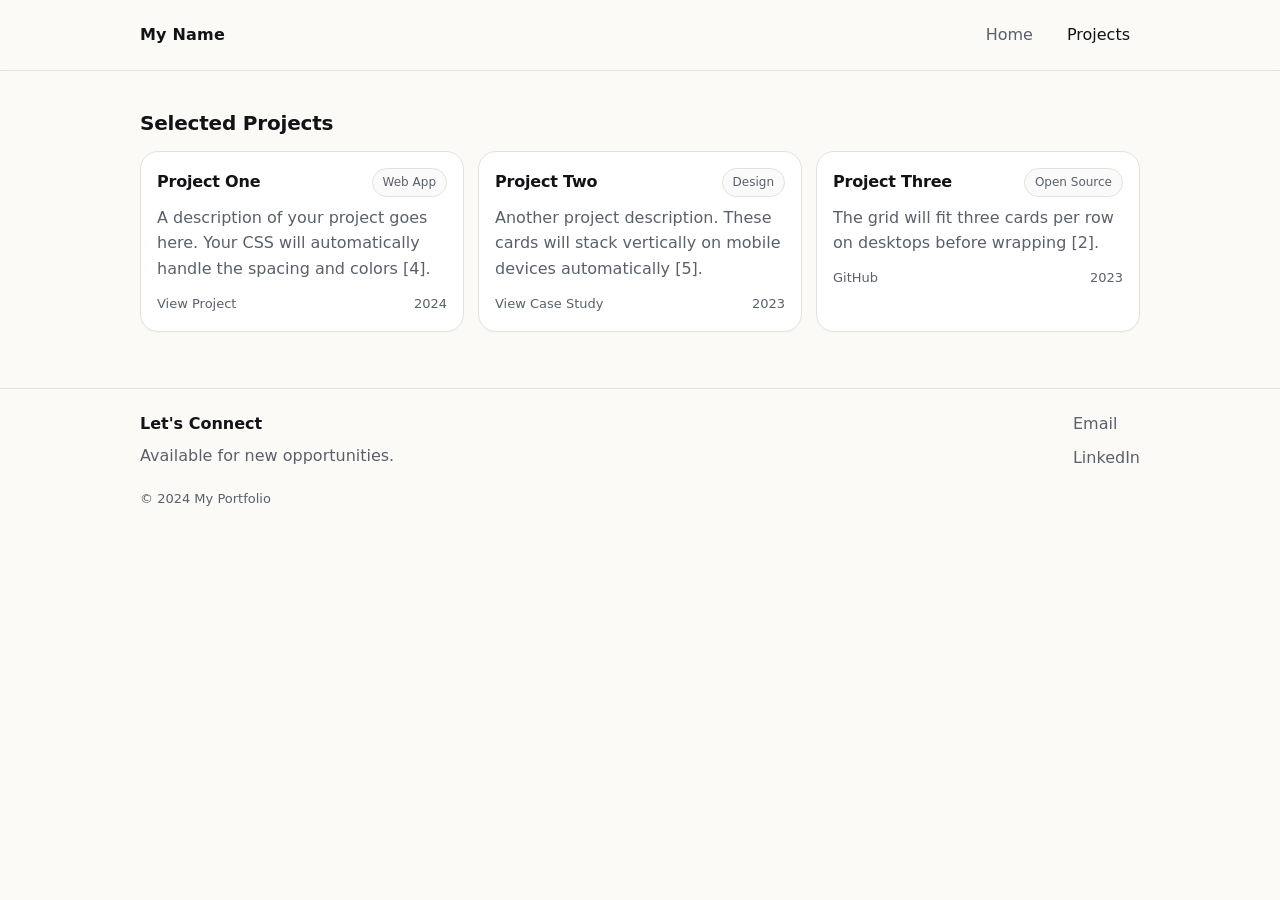
==== projects.html @ 61f70643 "made initial projects page" ====
<!DOCTYPE html>
<html lang="en">
<head>
    <meta charset="UTF-8">
    <meta name="viewport" content="width=device-width, initial-scale=1.0">
    <title>Projects | My Portfolio</title>
    <link rel="stylesheet" href="style.css">
</head>
<body>
    <!-- Accessibility link for screen readers [1] -->
    <a href="#main" class="skip-link">Skip to content</a>

    <header class="site-header">
        <div class="header-inner container">
            <div class="brand">My Name</div>
            <nav class="nav">
                <a href="index.html">Home</a>
                <!-- aria-current="page" applies the active style from your CSS [1] -->
                <a href="projects.html" aria-current="page">Projects</a>
            </nav>
        </div>
    </header>

    <main id="main">
        <section class="section">
            <div class="container">
                <div class="section-head">
                    <h2>Selected Projects</h2>
                </div>

                <!-- This "cards" div triggers your 3-column grid layout [2] -->
                <div class="cards">
                    
                    <!-- Project Card 1 -->
                    <div class="card">
                        <div class="card-top">
                            <h3>Project One</h3>
                            <span class="pill">Web App</span> <!-- Uses your .pill style [4] -->
                        </div>
                        <p>A description of your project goes here. Your CSS will automatically handle the spacing and colors [4].</p>
                        <div class="card-meta">
                            <a href="#" class="text-link">View Project</a>
                            <span>2024</span>
                        </div>
                    </div>

                    <!-- Project Card 2 -->
                    <div class="card">
                        <div class="card-top">
                            <h3>Project Two</h3>
                            <span class="pill">Design</span>
                        </div>
                        <p>Another project description. These cards will stack vertically on mobile devices automatically [5].</p>
                        <div class="card-meta">
                            <a href="#" class="text-link">View Case Study</a>
                            <span>2023</span>
                        </div>
                    </div>

                    <!-- Project Card 3 -->
                    <div class="card">
                        <div class="card-top">
                            <h3>Project Three</h3>
                            <span class="pill">Open Source</span>
                        </div>
                        <p>The grid will fit three cards per row on desktops before wrapping [2].</p>
                        <div class="card-meta">
                            <a href="#" class="text-link">GitHub</a>
                            <span>2023</span>
                        </div>
                    </div>

                </div>
            </div>
        </section>
    </main>

    <footer class="site-footer">
        <div class="container">
            <div class="footer-inner">
                <div class="footer-left">
                    <p class="footer-title">Let's Connect</p>
                    <p class="footer-sub">Available for new opportunities.</p>
                </div>
                <div class="footer-right">
                    <div class="footer-links">
                        <a href="mailto:hello@example.com">Email</a>
                        <a href="#">LinkedIn</a>
                    </div>
                </div>
            </div>
            <div class="footer-bottom">
                &copy; 2024 My Portfolio
            </div>
        </div>
    </footer>
</body>
</html>
---- style.css ----
:root{
  --bg:#fbfaf7;
  --ink:#121316;
  --muted:#5a606b;
  --line:#e5e2da;
  --card:#ffffff;
  --shadow: 0 12px 30px rgba(0,0,0,.07);
  --radius: 18px;
}

*{ box-sizing:border-box; }
html,body{ margin:0; padding:0; }
body{
  font: 16px/1.6 ui-sans-serif, system-ui, -apple-system, Segoe UI, Roboto, Helvetica, Arial, "Apple Color Emoji","Segoe UI Emoji";
  color:var(--ink);
  background:var(--bg);
}

a{ color:inherit; text-decoration:none; }
img{ max-width:100%; display:block; }

.container{
  width:min(1040px, 100%);
  margin:0 auto;
  padding:0 20px;
}

.skip-link{
  position:absolute;
  left:-999px;
  top:10px;
  background:var(--ink);
  color:#fff;
  padding:10px 12px;
  border-radius:10px;
}
.skip-link:focus{ left:10px; z-index:999; }

.site-header{
  position:sticky;
  top:0;
  z-index:50;
  background: rgba(251,250,247,.86);
  backdrop-filter: blur(10px);
  border-bottom: 1px solid var(--line);
}

.header-inner{
  display:flex;
  align-items:center;
  justify-content:space-between;
  gap:16px;
  padding:14px 20px;
}

.brand{
  font-weight:650;
  letter-spacing:.2px;
}

.nav{
  display:flex;
  gap:14px;
  align-items:center;
}
.nav a{
  padding:8px 10px;
  border-radius:12px;
  color:var(--muted);
}
.nav a[aria-current="page"]{ color:var(--ink); }
.nav a:hover{ background:rgba(0,0,0,.04); color:var(--ink); }

.social{
  display:flex;
  gap:10px;
  align-items:center;
}
.icon-btn{
  width:38px;
  height:38px;
  border:1px solid var(--line);
  border-radius:999px;
  display:grid;
  place-items:center;
  background:var(--card);
}
.icon-btn svg{ width:18px; height:18px; fill: currentColor; color: var(--muted); }
.icon-btn:hover{
  box-shadow: var(--shadow);
  transform: translateY(-1px);
}
.icon-btn:hover svg{ color: var(--ink); }

.hero{
  padding:44px 0 10px;
}
.hero-inner{
  display:grid;
  grid-template-columns: 320px 1fr;
  gap:28px;
  align-items:start;
}

.hero-media{
  border-radius: var(--radius);
  overflow:hidden;
  border:1px solid var(--line);
  background: var(--card);
  box-shadow: var(--shadow);
}
.hero-media img{
  width:100%;
  height:auto;
}

.hero-copy h1{
  margin:0 0 6px;
  font-size: clamp(36px, 5vw, 52px);
  line-height:1.05;
  letter-spacing:-.6px;
}
.kicker{
  margin:0 0 18px;
  color:var(--muted);
  font-weight:600;
}
.lede{
  margin: 0 0 14px;
  color: var(--ink);
  max-width: 70ch;
}

.cta-row{
  display:flex;
  gap:12px;
  flex-wrap:wrap;
  margin-top: 18px;
}

.btn{
  display:inline-flex;
  align-items:center;
  justify-content:center;
  padding:10px 14px;
  border-radius:999px;
  border:1px solid var(--ink);
  background: var(--ink);
  color: #fff;
  font-weight:650;
}
.btn:hover{ transform: translateY(-1px); box-shadow: var(--shadow); }

.btn-ghost{
  background: transparent;
  color: var(--ink);
  border: 1px solid var(--line);
}
.btn-ghost:hover{ border-color: var(--ink); }

.section{
  padding: 26px 0 18px;
}

.section-head{
  display:flex;
  align-items:baseline;
  justify-content:space-between;
  gap:16px;
  margin-top: 10px;
  margin-bottom: 12px;
}

h2{
  margin:0;
  font-size: 20px;
  letter-spacing:-.2px;
}

.text-link{
  color: var(--muted);
  border-bottom: 1px solid transparent;
}
.text-link:hover{ color: var(--ink); border-bottom-color: var(--ink); }

.cards{
  display:grid;
  grid-template-columns: repeat(3, minmax(0, 1fr));
  gap:14px;
  padding-bottom: 8px;
}

.card{
  background: var(--card);
  border: 1px solid var(--line);
  border-radius: var(--radius);
  padding: 16px;
  box-shadow: 0 1px 0 rgba(0,0,0,.02);
}
.card:hover{
  box-shadow: var(--shadow);
  transform: translateY(-1px);
  border-color: rgba(18,19,22,.18);
}
.card-top{
  display:flex;
  align-items:center;
  justify-content:space-between;
  gap:10px;
}
.card h3{
  margin:0;
  font-size: 16px;
  letter-spacing:-.2px;
}
.card p{
  margin:8px 0 12px;
  color: var(--muted);
}
.card-meta{
  display:flex;
  align-items:center;
  justify-content:space-between;
  gap:12px;
  color: var(--muted);
  font-size: 13px;
}
.pill{
  font-size: 12px;
  color: var(--muted);
  border: 1px solid var(--line);
  padding: 4px 10px;
  border-radius: 999px;
  background: rgba(0,0,0,.02);
}

.support{
  padding-top: 16px;
}
.support-inner{
  background: var(--card);
  border: 1px solid var(--line);
  border-radius: calc(var(--radius) + 6px);
  padding: 22px;
  box-shadow: var(--shadow);
}
.support-inner p{ color: var(--muted); margin: 8px 0 14px; max-width: 75ch; }

.site-footer{
  margin-top: 30px;
  border-top: 1px solid var(--line);
  padding: 22px 0;
}
.footer-inner{
  display:flex;
  justify-content:space-between;
  gap:18px;
  flex-wrap:wrap;
}
.footer-title{ margin:0; font-weight:700; }
.footer-sub{ margin:6px 0 0; color: var(--muted); }

.footer-right{
  display:flex;
  gap:26px;
  flex-wrap:wrap;
}
.footer-links{
  display:flex;
  flex-direction:column;
  gap:8px;
  color: var(--muted);
}
.footer-links a:hover{ color: var(--ink); }

.footer-bottom{
  margin-top: 18px;
  color: var(--muted);
  font-size: 13px;
}

/* Responsive */
@media (max-width: 900px){
  .hero-inner{ grid-template-columns: 1fr; }
  .hero-media{ max-width: 420px; }
  .cards{ grid-template-columns: 1fr; }
  .nav{ display:none; } /* keeps header clean on mobile like many portfolio templates */
}
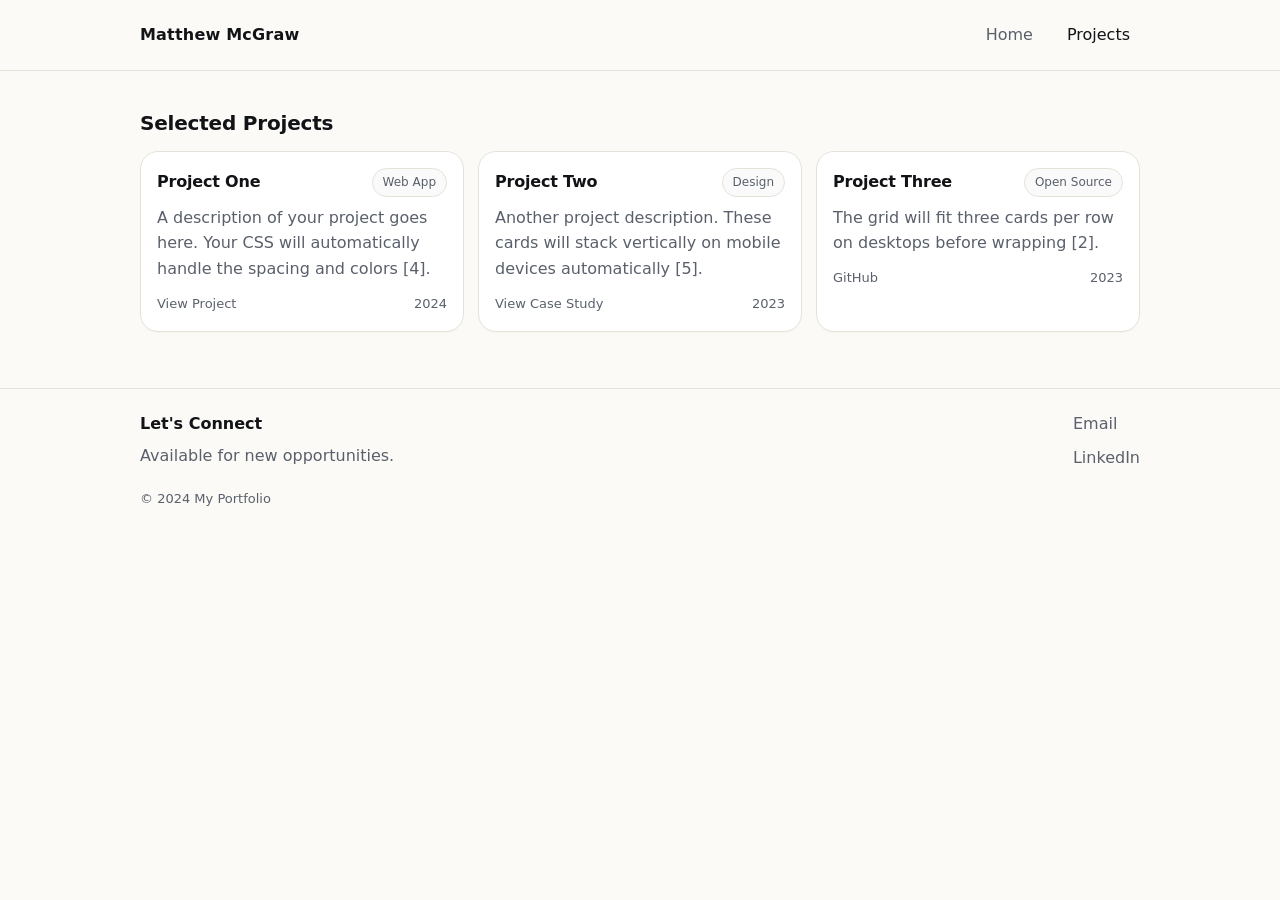
==== commit acef0c15: "update to projects.html" ====
--- a/projects.html
+++ b/projects.html
@@ -12,7 +12,7 @@
 
     <header class="site-header">
         <div class="header-inner container">
-            <div class="brand">My Name</div>
+            <div class="brand">Matthew McGraw</div>
             <nav class="nav">
                 <a href="index.html">Home</a>
                 <!-- aria-current="page" applies the active style from your CSS [1] -->
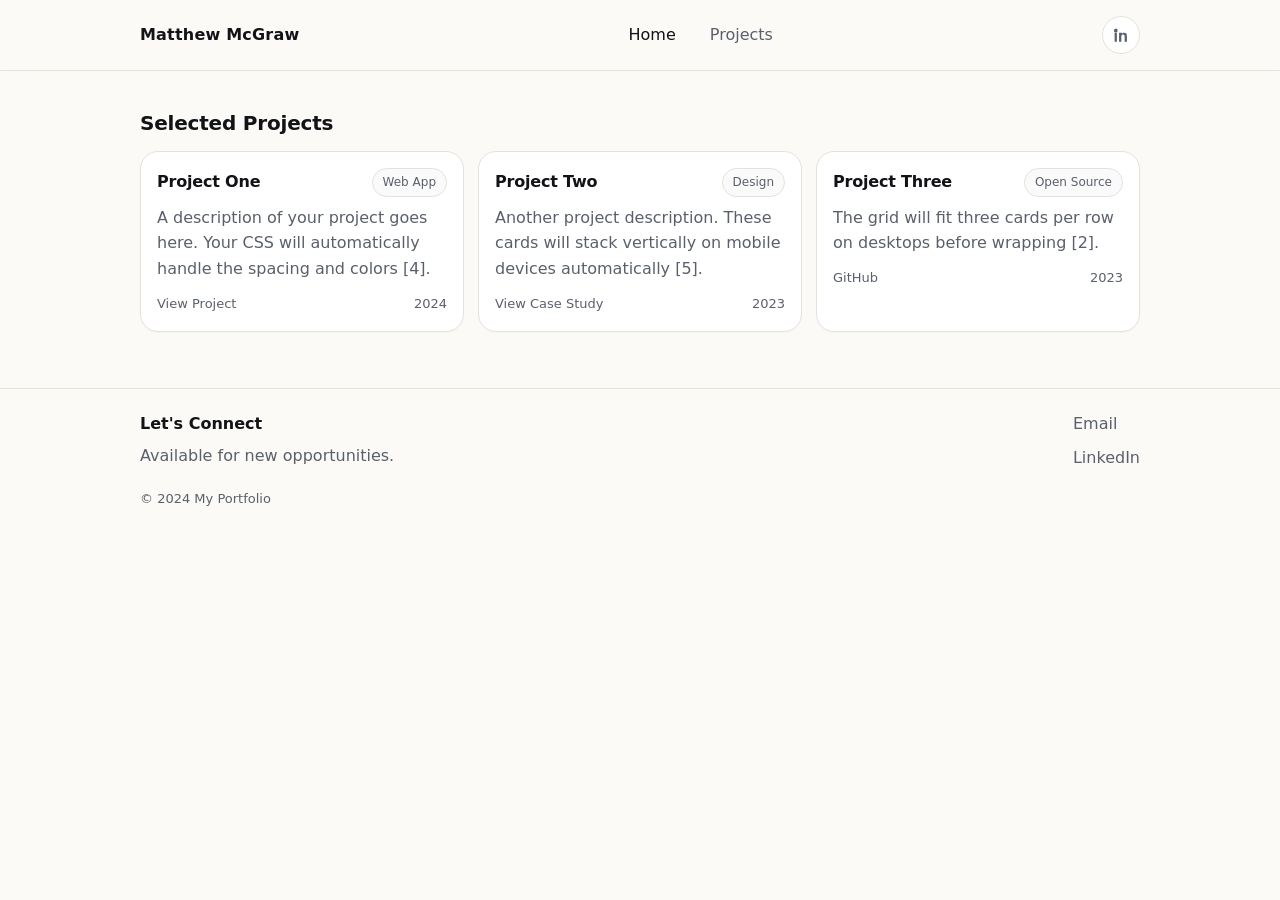
==== commit b2364cab: "Merge pull request #13 from matthew-mcgraw/dev Dev" ====
--- a/projects.html
+++ b/projects.html
@@ -10,16 +10,24 @@
     <!-- Accessibility link for screen readers [1] -->
     <a href="#main" class="skip-link">Skip to content</a>
 
-    <header class="site-header">
-        <div class="header-inner container">
-            <div class="brand">Matthew McGraw</div>
-            <nav class="nav">
-                <a href="index.html">Home</a>
-                <!-- aria-current="page" applies the active style from your CSS [1] -->
-                <a href="projects.html" aria-current="page">Projects</a>
-            </nav>
-        </div>
-    </header>
+  <header class="site-header">
+    <div class="container header-inner">
+      <a class="brand" href="/">Matthew McGraw</a>
+
+      <nav class="nav">
+        <a href="/" aria-current="page">Home</a>
+        <a href="projects.html">Projects</a>
+      </nav>
+
+      <div class="social">
+        <!-- Replace hrefs with yours -->
+        <a class="icon-btn" href="https://www.linkedin.com/in/matthew-sm-mcgraw/" target="_blank" rel="noreferrer" aria-label="LinkedIn">
+          <svg viewBox="0 0 24 24" aria-hidden="true"><path d="M4.98 3.5A2.5 2.5 0 1 1 5 8.5a2.5 2.5 0 0 1-.02-5ZM3.5 9h3v12h-3V9Zm7 0h2.9v1.64h.04c.4-.76 1.38-1.56 2.84-1.56 3.04 0 3.6 2 3.6 4.6V21h-3v-6.2c0-1.48-.03-3.38-2.06-3.38-2.06 0-2.38 1.6-2.38 3.27V21h-3V9Z"/></svg>
+        </a>
+
+      </div>
+    </div>
+  </header>
 
     <main id="main">
         <section class="section">
--- a/style.css
+++ b/style.css
@@ -1,288 +1,507 @@
-:root{
-  --bg:#fbfaf7;
-  --ink:#121316;
-  --muted:#5a606b;
-  --line:#e5e2da;
-  --card:#ffffff;
-  --shadow: 0 12px 30px rgba(0,0,0,.07);
-  --radius: 18px;
-}
-
-*{ box-sizing:border-box; }
-html,body{ margin:0; padding:0; }
-body{
-  font: 16px/1.6 ui-sans-serif, system-ui, -apple-system, Segoe UI, Roboto, Helvetica, Arial, "Apple Color Emoji","Segoe UI Emoji";
-  color:var(--ink);
-  background:var(--bg);
-}
-
-a{ color:inherit; text-decoration:none; }
-img{ max-width:100%; display:block; }
-
-.container{
-  width:min(1040px, 100%);
-  margin:0 auto;
-  padding:0 20px;
-}
-
-.skip-link{
-  position:absolute;
-  left:-999px;
-  top:10px;
-  background:var(--ink);
-  color:#fff;
-  padding:10px 12px;
-  border-radius:10px;
-}
-.skip-link:focus{ left:10px; z-index:999; }
-
-.site-header{
-  position:sticky;
-  top:0;
-  z-index:50;
-  background: rgba(251,250,247,.86);
-  backdrop-filter: blur(10px);
-  border-bottom: 1px solid var(--line);
-}
-
-.header-inner{
-  display:flex;
-  align-items:center;
-  justify-content:space-between;
-  gap:16px;
-  padding:14px 20px;
-}
-
-.brand{
-  font-weight:650;
-  letter-spacing:.2px;
-}
-
-.nav{
-  display:flex;
-  gap:14px;
-  align-items:center;
-}
-.nav a{
-  padding:8px 10px;
-  border-radius:12px;
-  color:var(--muted);
-}
-.nav a[aria-current="page"]{ color:var(--ink); }
-.nav a:hover{ background:rgba(0,0,0,.04); color:var(--ink); }
-
-.social{
-  display:flex;
-  gap:10px;
-  align-items:center;
-}
-.icon-btn{
-  width:38px;
-  height:38px;
-  border:1px solid var(--line);
-  border-radius:999px;
-  display:grid;
-  place-items:center;
-  background:var(--card);
-}
-.icon-btn svg{ width:18px; height:18px; fill: currentColor; color: var(--muted); }
-.icon-btn:hover{
-  box-shadow: var(--shadow);
-  transform: translateY(-1px);
-}
-.icon-btn:hover svg{ color: var(--ink); }
-
-.hero{
-  padding:44px 0 10px;
-}
-.hero-inner{
-  display:grid;
-  grid-template-columns: 320px 1fr;
-  gap:28px;
-  align-items:start;
-}
-
-.hero-media{
-  border-radius: var(--radius);
-  overflow:hidden;
-  border:1px solid var(--line);
-  background: var(--card);
-  box-shadow: var(--shadow);
-}
-.hero-media img{
-  width:100%;
-  height:auto;
-}
-
-.hero-copy h1{
-  margin:0 0 6px;
-  font-size: clamp(36px, 5vw, 52px);
-  line-height:1.05;
-  letter-spacing:-.6px;
-}
-.kicker{
-  margin:0 0 18px;
-  color:var(--muted);
-  font-weight:600;
-}
-.lede{
-  margin: 0 0 14px;
-  color: var(--ink);
-  max-width: 70ch;
-}
-
-.cta-row{
-  display:flex;
-  gap:12px;
-  flex-wrap:wrap;
-  margin-top: 18px;
-}
-
-.btn{
-  display:inline-flex;
-  align-items:center;
-  justify-content:center;
-  padding:10px 14px;
-  border-radius:999px;
-  border:1px solid var(--ink);
-  background: var(--ink);
-  color: #fff;
-  font-weight:650;
-}
-.btn:hover{ transform: translateY(-1px); box-shadow: var(--shadow); }
-
-.btn-ghost{
-  background: transparent;
-  color: var(--ink);
-  border: 1px solid var(--line);
-}
-.btn-ghost:hover{ border-color: var(--ink); }
-
-.section{
-  padding: 26px 0 18px;
-}
-
-.section-head{
-  display:flex;
-  align-items:baseline;
-  justify-content:space-between;
-  gap:16px;
-  margin-top: 10px;
-  margin-bottom: 12px;
-}
-
-h2{
-  margin:0;
-  font-size: 20px;
-  letter-spacing:-.2px;
-}
-
-.text-link{
-  color: var(--muted);
-  border-bottom: 1px solid transparent;
-}
-.text-link:hover{ color: var(--ink); border-bottom-color: var(--ink); }
-
-.cards{
-  display:grid;
-  grid-template-columns: repeat(3, minmax(0, 1fr));
-  gap:14px;
-  padding-bottom: 8px;
-}
-
-.card{
-  background: var(--card);
-  border: 1px solid var(--line);
-  border-radius: var(--radius);
-  padding: 16px;
-  box-shadow: 0 1px 0 rgba(0,0,0,.02);
-}
-.card:hover{
-  box-shadow: var(--shadow);
-  transform: translateY(-1px);
-  border-color: rgba(18,19,22,.18);
-}
-.card-top{
-  display:flex;
-  align-items:center;
-  justify-content:space-between;
-  gap:10px;
-}
-.card h3{
-  margin:0;
-  font-size: 16px;
-  letter-spacing:-.2px;
-}
-.card p{
-  margin:8px 0 12px;
-  color: var(--muted);
-}
-.card-meta{
-  display:flex;
-  align-items:center;
-  justify-content:space-between;
-  gap:12px;
-  color: var(--muted);
-  font-size: 13px;
-}
-.pill{
-  font-size: 12px;
-  color: var(--muted);
-  border: 1px solid var(--line);
-  padding: 4px 10px;
-  border-radius: 999px;
-  background: rgba(0,0,0,.02);
-}
-
-.support{
-  padding-top: 16px;
-}
-.support-inner{
-  background: var(--card);
-  border: 1px solid var(--line);
-  border-radius: calc(var(--radius) + 6px);
-  padding: 22px;
-  box-shadow: var(--shadow);
-}
-.support-inner p{ color: var(--muted); margin: 8px 0 14px; max-width: 75ch; }
-
-.site-footer{
-  margin-top: 30px;
-  border-top: 1px solid var(--line);
-  padding: 22px 0;
-}
-.footer-inner{
-  display:flex;
-  justify-content:space-between;
-  gap:18px;
-  flex-wrap:wrap;
-}
-.footer-title{ margin:0; font-weight:700; }
-.footer-sub{ margin:6px 0 0; color: var(--muted); }
-
-.footer-right{
-  display:flex;
-  gap:26px;
-  flex-wrap:wrap;
-}
-.footer-links{
-  display:flex;
-  flex-direction:column;
-  gap:8px;
-  color: var(--muted);
-}
-.footer-links a:hover{ color: var(--ink); }
-
-.footer-bottom{
-  margin-top: 18px;
-  color: var(--muted);
-  font-size: 13px;
-}
-
-/* Responsive */
-@media (max-width: 900px){
-  .hero-inner{ grid-template-columns: 1fr; }
-  .hero-media{ max-width: 420px; }
-  .cards{ grid-template-columns: 1fr; }
-  .nav{ display:none; } /* keeps header clean on mobile like many portfolio templates */
-}+/*
+ * style.css — Base stylesheet
+ * ─────────────────────────────────────────────────────────────
+ * Shared across every page on the site. Contains design tokens,
+ * resets, layout primitives, and all reusable components.
+ *
+ * Each project page has its own companion stylesheet for styles
+ * that are unique to that page:
+ *   css/drone_mp.css   — Drone Motion Planning page
+ *   css/dl_racebot.css — DL RaceBot page
+ *   css/bb8.css        — BB-8 Stunts page
+ *
+ * Load order in each project page's <head>:
+ *   <link rel="stylesheet" href="../style.css">
+ *   <link rel="stylesheet" href="../css/[page].css">
+ * ─────────────────────────────────────────────────────────────
+ */
+
+
+/* ─────────────────────────────────────────────────────────────
+   DESIGN TOKENS
+   Global CSS custom properties (variables). Every colour, shadow,
+   and radius in the site references these — change a value here
+   and it updates everywhere automatically.
+   ───────────────────────────────────────────────────────────── */
+:root {
+  --bg:     #fbfaf7;                       /* off-white page background */
+  --ink:    #121316;                       /* near-black for text and filled buttons */
+  --muted:  #5a606b;                       /* secondary text, labels, meta info */
+  --line:   #e5e2da;                       /* borders and dividers */
+  --card:   #ffffff;                       /* card / surface background */
+  --shadow: 0 12px 30px rgba(0,0,0,.07);  /* standard elevation shadow */
+  --radius: 18px;                          /* default border-radius for cards/media */
+}
+
+
+/* ─────────────────────────────────────────────────────────────
+   RESET & BASE
+   Minimal reset so browsers render consistently. box-sizing is
+   set globally so padding never unexpectedly expands elements.
+   ───────────────────────────────────────────────────────────── */
+*, *::before, *::after {
+  box-sizing: border-box;
+}
+
+html, body {
+  margin: 0;
+  padding: 0;
+}
+
+body {
+  /* System font stack — uses the OS's native sans-serif for speed
+     and a familiar feel. Line-height 1.6 keeps body text readable. */
+  font: 16px/1.6 ui-sans-serif, system-ui, -apple-system, Segoe UI, Roboto,
+        Helvetica, Arial, "Apple Color Emoji", "Segoe UI Emoji";
+  color: var(--ink);
+  background: var(--bg);
+}
+
+/* Links inherit the surrounding text colour so they don't visually
+   interrupt prose. Underlines are added where needed via specific
+   component styles such as .text-link below. */
+a {
+  color: inherit;
+  text-decoration: none;
+}
+
+/* Images are block-level and constrained to their container so they
+   never overflow on small screens. */
+img {
+  max-width: 100%;
+  display: block;
+}
+
+
+/* ─────────────────────────────────────────────────────────────
+   LAYOUT — CONTAINER
+   Single max-width wrapper used on every page. min() ensures it
+   never exceeds 1040px on wide screens but fills 100% on mobile.
+   The 20px horizontal padding keeps content off the screen edge.
+   ───────────────────────────────────────────────────────────── */
+.container {
+  width: min(1040px, 100%);
+  margin: 0 auto;
+  padding: 0 20px;
+}
+
+
+/* ─────────────────────────────────────────────────────────────
+   ACCESSIBILITY — SKIP LINK
+   Hidden off-screen by default; snaps into view on keyboard focus
+   so screen-reader and keyboard-only users can jump straight to
+   main content without tabbing through the entire header.
+   ───────────────────────────────────────────────────────────── */
+.skip-link {
+  position: absolute;
+  left: -999px;
+  top: 10px;
+  background: var(--ink);
+  color: #fff;
+  padding: 10px 12px;
+  border-radius: 10px;
+}
+.skip-link:focus {
+  left: 10px;
+  z-index: 999;
+}
+
+
+/* ─────────────────────────────────────────────────────────────
+   HEADER
+   Sticky header that stays at the top of the viewport while
+   scrolling. The semi-transparent background + backdrop-filter
+   creates a frosted-glass effect over the page content below.
+   ───────────────────────────────────────────────────────────── */
+.site-header {
+  position: sticky;
+  top: 0;
+  z-index: 50;                            /* sits above all page content */
+  background: rgba(251,250,247,.86);      /* --bg at 86% opacity */
+  backdrop-filter: blur(10px);            /* blurs content scrolling underneath */
+  border-bottom: 1px solid var(--line);
+}
+
+/* Flex row: brand on the left, nav in the centre, social on the right */
+.header-inner {
+  display: flex;
+  align-items: center;
+  justify-content: space-between;
+  gap: 16px;
+  padding: 14px 20px;
+}
+
+/* Site name / logo wordmark */
+.brand {
+  font-weight: 650;
+  letter-spacing: .2px;
+}
+
+
+/* ─────────────────────────────────────────────────────────────
+   NAVIGATION
+   Horizontal link row inside the header. The aria-current="page"
+   attribute marks the active link and receives the full --ink
+   colour to indicate which page you are on.
+   ───────────────────────────────────────────────────────────── */
+.nav {
+  display: flex;
+  gap: 14px;
+  align-items: center;
+}
+
+.nav a {
+  padding: 8px 10px;
+  border-radius: 12px;
+  color: var(--muted);
+}
+
+.nav a[aria-current="page"] {
+  color: var(--ink);        /* active page link gets full contrast */
+}
+
+.nav a:hover {
+  background: rgba(0,0,0,.04);
+  color: var(--ink);
+}
+
+
+/* ─────────────────────────────────────────────────────────────
+   SOCIAL ICON BUTTONS
+   Small circular buttons used in the header for GitHub, LinkedIn,
+   etc. The SVG fills with currentColor so the hover state only
+   needs to update the text colour to change the icon tint.
+   ───────────────────────────────────────────────────────────── */
+.social {
+  display: flex;
+  gap: 10px;
+  align-items: center;
+}
+
+.icon-btn {
+  width: 38px;
+  height: 38px;
+  border: 1px solid var(--line);
+  border-radius: 999px;       /* large value guarantees a perfect circle */
+  display: grid;
+  place-items: center;
+  background: var(--card);
+}
+
+.icon-btn svg {
+  width: 18px;
+  height: 18px;
+  fill: currentColor;
+  color: var(--muted);
+}
+
+.icon-btn:hover {
+  box-shadow: var(--shadow);
+  transform: translateY(-1px);
+}
+
+.icon-btn:hover svg {
+  color: var(--ink);
+}
+
+
+/* ─────────────────────────────────────────────────────────────
+   HERO SECTION
+   Two-column grid: a fixed-width media panel on the left (image
+   or video) and the copy column (headline, description, CTAs) on
+   the right taking the remaining space.
+   ───────────────────────────────────────────────────────────── */
+.hero {
+  padding: 44px 0 10px;
+}
+
+.hero-inner {
+  display: grid;
+  grid-template-columns: 320px 1fr;  /* left column fixed, right fills space */
+  gap: 28px;
+  align-items: start;
+}
+
+/* The image / video container on the left side of the hero */
+.hero-media {
+  border-radius: var(--radius);
+  overflow: hidden;
+  border: 1px solid var(--line);
+  background: var(--card);
+  box-shadow: var(--shadow);
+}
+
+.hero-media img {
+  width: 100%;
+  height: auto;
+}
+
+/* Hero headline — clamp() creates fluid type that scales between
+   36px at narrow viewports and 52px at wide ones. */
+.hero-copy h1 {
+  margin: 0 0 6px;
+  font-size: clamp(36px, 5vw, 52px);
+  line-height: 1.05;
+  letter-spacing: -.6px;
+}
+
+/* Small category / context label that appears above the headline */
+.kicker {
+  margin: 0 0 18px;
+  color: var(--muted);
+  font-weight: 600;
+}
+
+/* One or two sentences of intro text below the headline.
+   max-width: 70ch keeps lines at a comfortable reading length. */
+.lede {
+  margin: 0 0 14px;
+  color: var(--ink);
+  max-width: 70ch;
+}
+
+/* Row of call-to-action buttons below the lede */
+.cta-row {
+  display: flex;
+  gap: 12px;
+  flex-wrap: wrap;
+  margin-top: 18px;
+}
+
+
+/* ─────────────────────────────────────────────────────────────
+   BUTTONS
+   Two variants share the same pill shape (border-radius: 999px)
+   and lift slightly on hover via a translateY transform.
+
+     .btn        — filled dark button, primary action
+     .btn-ghost  — transparent outline button, secondary action
+   ───────────────────────────────────────────────────────────── */
+.btn {
+  display: inline-flex;
+  align-items: center;
+  justify-content: center;
+  padding: 10px 14px;
+  border-radius: 999px;
+  border: 1px solid var(--ink);
+  background: var(--ink);
+  color: #fff;
+  font-weight: 650;
+}
+
+.btn:hover {
+  transform: translateY(-1px);
+  box-shadow: var(--shadow);
+}
+
+.btn-ghost {
+  background: transparent;
+  color: var(--ink);
+  border: 1px solid var(--line);
+}
+
+.btn-ghost:hover {
+  border-color: var(--ink);
+}
+
+
+/* ─────────────────────────────────────────────────────────────
+   SECTION
+   Generic content section with vertical breathing room above and
+   below. .section-head is a flex row with a heading on the left
+   and an optional "see all" link on the right.
+   ───────────────────────────────────────────────────────────── */
+.section {
+  padding: 26px 0 18px;
+}
+
+.section-head {
+  display: flex;
+  align-items: baseline;
+  justify-content: space-between;
+  gap: 16px;
+  margin-top: 10px;
+  margin-bottom: 12px;
+}
+
+/* Section headings are slightly smaller than a default h2 so they
+   don't compete visually with the hero headline. */
+h2 {
+  margin: 0;
+  font-size: 20px;
+  letter-spacing: -.2px;
+}
+
+/* Inline text link with a transparent underline that animates in
+   on hover, giving a subtle interactive indicator. */
+.text-link {
+  color: var(--muted);
+  border-bottom: 1px solid transparent;
+}
+
+.text-link:hover {
+  color: var(--ink);
+  border-bottom-color: var(--ink);
+}
+
+
+/* ─────────────────────────────────────────────────────────────
+   CARDS GRID
+   Three-column responsive grid of cards. Each card is a white
+   surface with a border, a faint bottom shadow at rest, and a
+   more pronounced lift effect on hover.
+   ───────────────────────────────────────────────────────────── */
+.cards {
+  display: grid;
+  grid-template-columns: repeat(3, minmax(0, 1fr));
+  gap: 14px;
+  padding-bottom: 8px;
+}
+
+.card {
+  background: var(--card);
+  border: 1px solid var(--line);
+  border-radius: var(--radius);
+  padding: 16px;
+  box-shadow: 0 1px 0 rgba(0,0,0,.02);   /* subtle bottom shadow at rest */
+}
+
+.card:hover {
+  box-shadow: var(--shadow);
+  transform: translateY(-1px);
+  border-color: rgba(18,19,22,.18);      /* slightly darker border on hover */
+}
+
+/* Top row inside a card: title on the left, pill label on the right */
+.card-top {
+  display: flex;
+  align-items: center;
+  justify-content: space-between;
+  gap: 10px;
+}
+
+.card h3 {
+  margin: 0;
+  font-size: 16px;
+  letter-spacing: -.2px;
+}
+
+.card p {
+  margin: 8px 0 12px;
+  color: var(--muted);
+}
+
+/* Bottom row of a card: supplementary info like file name or stats */
+.card-meta {
+  display: flex;
+  align-items: center;
+  justify-content: space-between;
+  gap: 12px;
+  color: var(--muted);
+  font-size: 13px;
+}
+
+/* Small rounded tag used to label a card's type or category */
+.pill {
+  font-size: 12px;
+  color: var(--muted);
+  border: 1px solid var(--line);
+  padding: 4px 10px;
+  border-radius: 999px;
+  background: rgba(0,0,0,.02);
+}
+
+
+/* ─────────────────────────────────────────────────────────────
+   SUPPORT / ABOUT BLOCK
+   A full-width highlighted panel used for "About this project"
+   or "Built with" sections, typically at the bottom of a page.
+   Slightly more rounded than a standard card to visually
+   distinguish it as a section-level element.
+   ───────────────────────────────────────────────────────────── */
+.support {
+  padding-top: 16px;
+}
+
+.support-inner {
+  background: var(--card);
+  border: 1px solid var(--line);
+  border-radius: calc(var(--radius) + 6px);  /* extra rounding vs .card */
+  padding: 22px;
+  box-shadow: var(--shadow);
+}
+
+.support-inner p {
+  color: var(--muted);
+  margin: 8px 0 14px;
+  max-width: 75ch;
+}
+
+
+/* ─────────────────────────────────────────────────────────────
+   FOOTER
+   Two-column layout: branding on the left, grouped link columns
+   on the right. flex-wrap allows it to reflow to a single column
+   on narrow screens without a dedicated media query.
+   ───────────────────────────────────────────────────────────── */
+.site-footer {
+  margin-top: 30px;
+  border-top: 1px solid var(--line);
+  padding: 22px 0;
+}
+
+.footer-inner {
+  display: flex;
+  justify-content: space-between;
+  gap: 18px;
+  flex-wrap: wrap;
+}
+
+.footer-title {
+  margin: 0;
+  font-weight: 700;
+}
+
+.footer-sub {
+  margin: 6px 0 0;
+  color: var(--muted);
+}
+
+.footer-right {
+  display: flex;
+  gap: 26px;
+  flex-wrap: wrap;
+}
+
+/* A vertical column of footer links, e.g. "Project" or "Contact" */
+.footer-links {
+  display: flex;
+  flex-direction: column;
+  gap: 8px;
+  color: var(--muted);
+}
+
+.footer-links a:hover {
+  color: var(--ink);
+}
+
+/* Small copyright / attribution line at the very bottom */
+.footer-bottom {
+  margin-top: 18px;
+  color: var(--muted);
+  font-size: 13px;
+}
+
+
+/* ─────────────────────────────────────────────────────────────
+   RESPONSIVE BREAKPOINTS
+   At 900px the hero collapses to a single column, the card grid
+   goes to one column, and the nav is hidden to keep the header
+   uncluttered on mobile (a common portfolio pattern).
+   ───────────────────────────────────────────────────────────── */
+@media (max-width: 900px) {
+  .hero-inner { grid-template-columns: 1fr; }
+  .hero-media { max-width: 420px; }
+  .cards      { grid-template-columns: 1fr; }
+  .nav        { display: none; }
+}
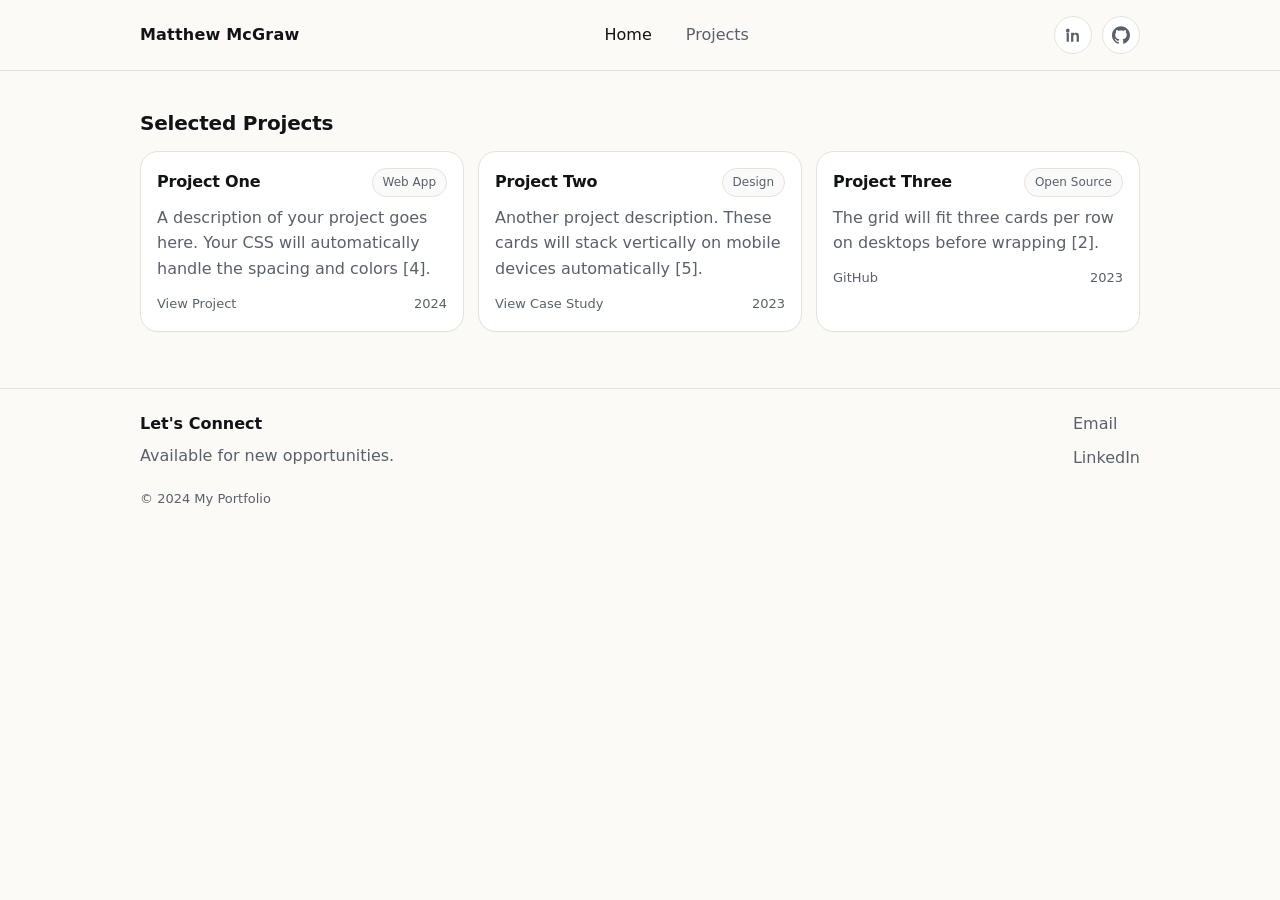
==== commit 6d7d3fde: "unifying header design" ====
--- a/projects.html
+++ b/projects.html
@@ -1,33 +1,44 @@
 <!DOCTYPE html>
 <html lang="en">
+
 <head>
     <meta charset="UTF-8">
     <meta name="viewport" content="width=device-width, initial-scale=1.0">
     <title>Projects | My Portfolio</title>
     <link rel="stylesheet" href="style.css">
 </head>
+
 <body>
-    <!-- Accessibility link for screen readers [1] -->
-    <a href="#main" class="skip-link">Skip to content</a>
+    <header class="site-header">
+        <div class="container header-inner">
+            <a class="brand" href="/">Matthew McGraw</a>
 
-  <header class="site-header">
-    <div class="container header-inner">
-      <a class="brand" href="/">Matthew McGraw</a>
+            <nav class="nav">
+                <a href="/" aria-current="page">Home</a>
+                <a href="projects.html">Projects</a>
+            </nav>
 
-      <nav class="nav">
-        <a href="/" aria-current="page">Home</a>
-        <a href="projects.html">Projects</a>
-      </nav>
+            <div class="social">
+                <!-- Replace hrefs with yours -->
+                <a class="icon-btn" href="https://www.linkedin.com/in/matthew-sm-mcgraw/" target="_blank"
+                    rel="noreferrer" aria-label="LinkedIn">
+                    <svg viewBox="0 0 24 24" aria-hidden="true">
+                        <path
+                            d="M4.98 3.5A2.5 2.5 0 1 1 5 8.5a2.5 2.5 0 0 1-.02-5ZM3.5 9h3v12h-3V9Zm7 0h2.9v1.64h.04c.4-.76 1.38-1.56 2.84-1.56 3.04 0 3.6 2 3.6 4.6V21h-3v-6.2c0-1.48-.03-3.38-2.06-3.38-2.06 0-2.38 1.6-2.38 3.27V21h-3V9Z" />
+                    </svg>
+                </a>
+                <!-- GitHub icon -->
+                <a href="https://github.com/matthew-mcgraw" class="icon-btn" aria-label="GitHub" target="_blank"
+                    rel="noopener">
+                    <svg viewBox="0 0 24 24" xmlns="http://www.w3.org/2000/svg">
+                        <path
+                            d="M12 .297c-6.63 0-12 5.373-12 12 0 5.303 3.438 9.8 8.205 11.385.6.113.82-.258.82-.577 0-.285-.01-1.04-.015-2.04-3.338.724-4.042-1.61-4.042-1.61C4.422 18.07 3.633 17.7 3.633 17.7c-1.087-.744.084-.729.084-.729 1.205.084 1.838 1.236 1.838 1.236 1.07 1.835 2.809 1.305 3.495.998.108-.776.417-1.305.76-1.605-2.665-.3-5.466-1.332-5.466-5.93 0-1.31.465-2.38 1.235-3.22-.135-.303-.54-1.523.105-3.176 0 0 1.005-.322 3.3 1.23.96-.267 1.98-.399 3-.405 1.02.006 2.04.138 3 .405 2.28-1.552 3.285-1.23 3.285-1.23.645 1.653.24 2.873.12 3.176.765.84 1.23 1.91 1.23 3.22 0 4.61-2.805 5.625-5.475 5.92.42.36.81 1.096.81 2.22 0 1.606-.015 2.896-.015 3.286 0 .315.21.69.825.57C20.565 22.092 24 17.592 24 12.297c0-6.627-5.373-12-12-12" />
+                    </svg>
+                </a>
 
-      <div class="social">
-        <!-- Replace hrefs with yours -->
-        <a class="icon-btn" href="https://www.linkedin.com/in/matthew-sm-mcgraw/" target="_blank" rel="noreferrer" aria-label="LinkedIn">
-          <svg viewBox="0 0 24 24" aria-hidden="true"><path d="M4.98 3.5A2.5 2.5 0 1 1 5 8.5a2.5 2.5 0 0 1-.02-5ZM3.5 9h3v12h-3V9Zm7 0h2.9v1.64h.04c.4-.76 1.38-1.56 2.84-1.56 3.04 0 3.6 2 3.6 4.6V21h-3v-6.2c0-1.48-.03-3.38-2.06-3.38-2.06 0-2.38 1.6-2.38 3.27V21h-3V9Z"/></svg>
-        </a>
-
-      </div>
-    </div>
-  </header>
+            </div>
+        </div>
+    </header>
 
     <main id="main">
         <section class="section">
@@ -38,14 +49,15 @@
 
                 <!-- This "cards" div triggers your 3-column grid layout [2] -->
                 <div class="cards">
-                    
+
                     <!-- Project Card 1 -->
                     <div class="card">
                         <div class="card-top">
                             <h3>Project One</h3>
                             <span class="pill">Web App</span> <!-- Uses your .pill style [4] -->
                         </div>
-                        <p>A description of your project goes here. Your CSS will automatically handle the spacing and colors [4].</p>
+                        <p>A description of your project goes here. Your CSS will automatically handle the spacing and
+                            colors [4].</p>
                         <div class="card-meta">
                             <a href="#" class="text-link">View Project</a>
                             <span>2024</span>
@@ -58,7 +70,8 @@
                             <h3>Project Two</h3>
                             <span class="pill">Design</span>
                         </div>
-                        <p>Another project description. These cards will stack vertically on mobile devices automatically [5].</p>
+                        <p>Another project description. These cards will stack vertically on mobile devices
+                            automatically [5].</p>
                         <div class="card-meta">
                             <a href="#" class="text-link">View Case Study</a>
                             <span>2023</span>
@@ -103,4 +116,5 @@
         </div>
     </footer>
 </body>
+
 </html>
--- a/style.css
+++ b/style.css
@@ -46,7 +46,12 @@
 html, body {
   margin: 0;
   padding: 0;
-}
+  overflow-y: scroll;
+}
+
+/* html {
+  overflow-y: scroll;
+} */
 
 body {
   /* System font stack — uses the OS's native sans-serif for speed
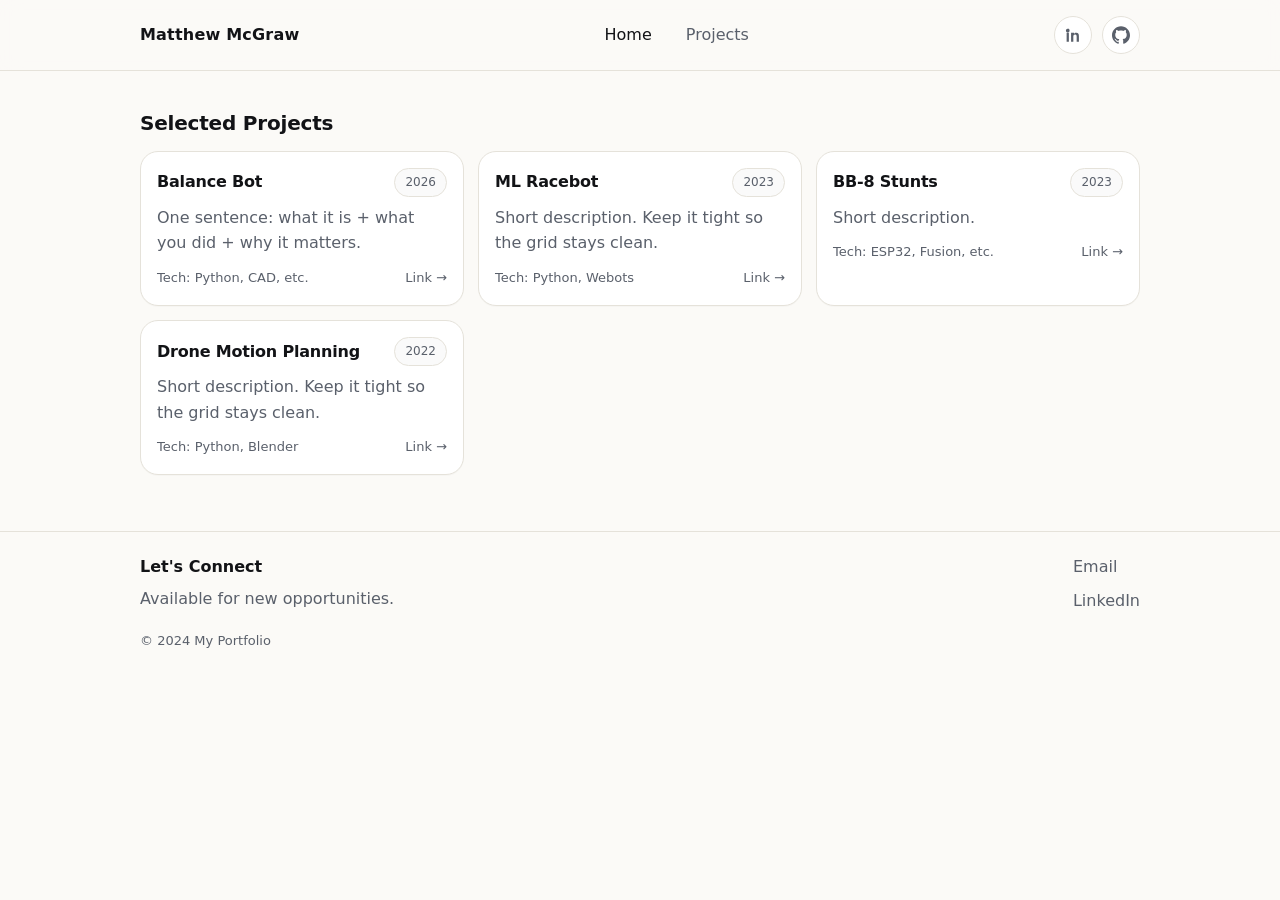
==== commit ed0773ae: "Merge pull request #17 from matthew-mcgraw/dev changing dl racebot video width, only using top 3 pro" ====
--- a/projects.html
+++ b/projects.html
@@ -51,45 +51,53 @@
                 <div class="cards">
 
                     <!-- Project Card 1 -->
-                    <div class="card">
+                    <a class="card" href="https://github.com/" target="_blank" rel="noreferrer">
                         <div class="card-top">
-                            <h3>Project One</h3>
-                            <span class="pill">Web App</span> <!-- Uses your .pill style [4] -->
+                            <h3>Balance Bot</h3>
+                            <span class="pill">2026</span>
                         </div>
-                        <p>A description of your project goes here. Your CSS will automatically handle the spacing and
-                            colors [4].</p>
+                        <p>One sentence: what it is + what you did + why it matters.</p>
                         <div class="card-meta">
-                            <a href="#" class="text-link">View Project</a>
-                            <span>2024</span>
+                            <span>Tech: Python, CAD, etc.</span>
+                            <span>Link →</span>
                         </div>
-                    </div>
+                    </a>
 
-                    <!-- Project Card 2 -->
-                    <div class="card">
+                    <a class="card" href="projects/dl_racebot.html">
                         <div class="card-top">
-                            <h3>Project Two</h3>
-                            <span class="pill">Design</span>
+                            <h3>ML Racebot</h3>
+                            <span class="pill">2023</span>
                         </div>
-                        <p>Another project description. These cards will stack vertically on mobile devices
-                            automatically [5].</p>
+                        <p>Short description. Keep it tight so the grid stays clean.</p>
                         <div class="card-meta">
-                            <a href="#" class="text-link">View Case Study</a>
-                            <span>2023</span>
+                            <span>Tech: Python, Webots</span>
+                            <span>Link →</span>
                         </div>
-                    </div>
+                    </a>
 
-                    <!-- Project Card 3 -->
-                    <div class="card">
+                    <a class="card" href="projects/bb8.html">
                         <div class="card-top">
-                            <h3>Project Three</h3>
-                            <span class="pill">Open Source</span>
+                            <h3>BB-8 Stunts</h3>
+                            <span class="pill">2023</span>
                         </div>
-                        <p>The grid will fit three cards per row on desktops before wrapping [2].</p>
+                        <p>Short description.</p>
                         <div class="card-meta">
-                            <a href="#" class="text-link">GitHub</a>
-                            <span>2023</span>
+                            <span>Tech: ESP32, Fusion, etc.</span>
+                            <span>Link →</span>
                         </div>
-                    </div>
+                    </a>
+
+                    <a class="card" href="projects/drone_mp.html">
+                        <div class="card-top">
+                            <h3>Drone Motion Planning</h3>
+                            <span class="pill">2022</span>
+                        </div>
+                        <p>Short description. Keep it tight so the grid stays clean.</p>
+                        <div class="card-meta">
+                            <span>Tech: Python, Blender</span>
+                            <span>Link →</span>
+                        </div>
+                    </a>
 
                 </div>
             </div>
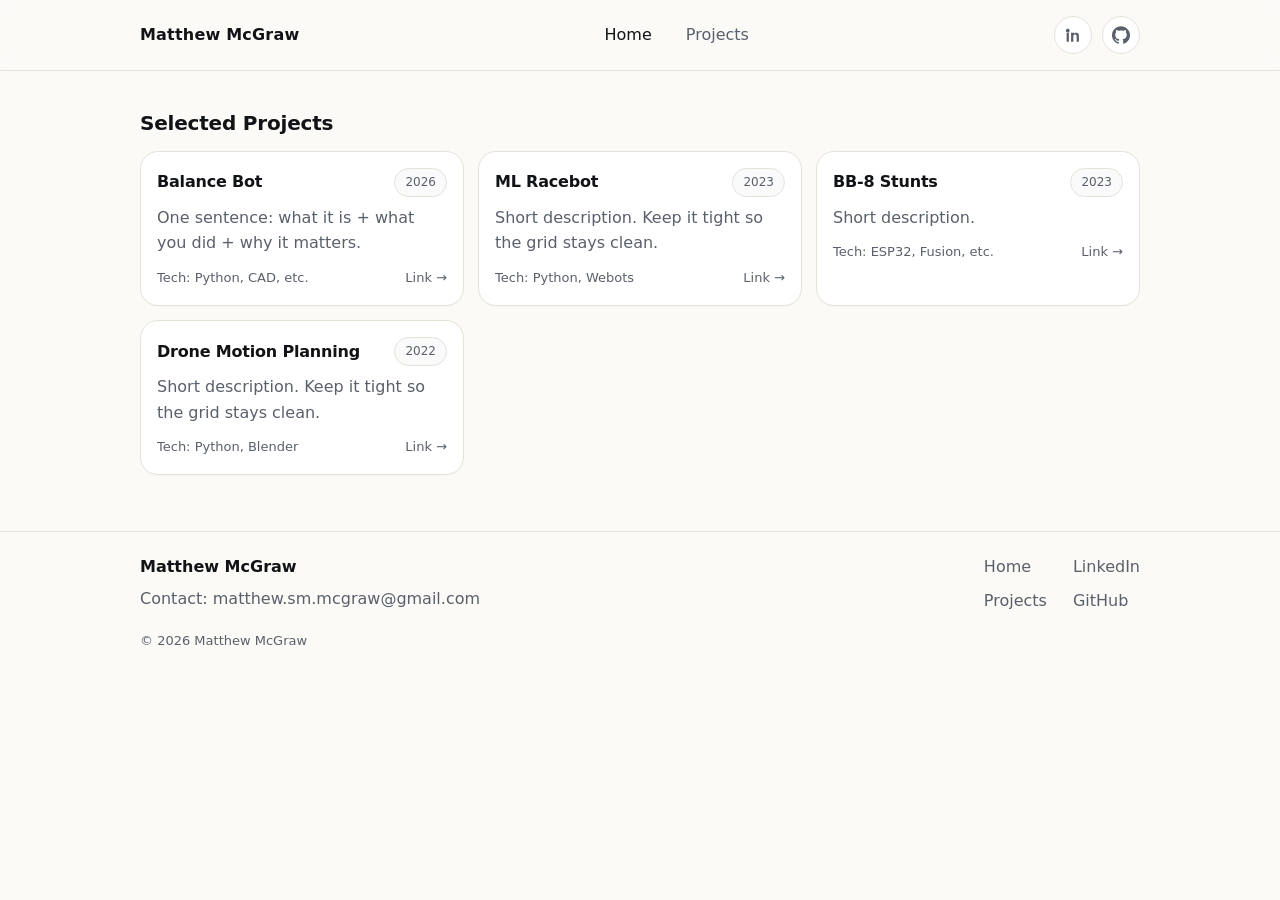
==== commit b04b5b33: "unifying footer across pages" ====
--- a/projects.html
+++ b/projects.html
@@ -105,24 +105,29 @@
     </main>
 
     <footer class="site-footer">
-        <div class="container">
-            <div class="footer-inner">
-                <div class="footer-left">
-                    <p class="footer-title">Let's Connect</p>
-                    <p class="footer-sub">Available for new opportunities.</p>
+        <div class="container footer-inner">
+            <div>
+                <p class="footer-title">Matthew McGraw</p>
+                <p class="footer-sub">Contact: <a class="text-link"
+                        href="mailto:matthew.sm.mcgraw@gmail.com">matthew.sm.mcgraw@gmail.com</a></p>
+            </div>
+            <div class="footer-right">
+                <div class="footer-links">
+                    <a href="/">Home</a>
+                    <a href="projects.html">Projects</a>
                 </div>
-                <div class="footer-right">
-                    <div class="footer-links">
-                        <a href="mailto:hello@example.com">Email</a>
-                        <a href="#">LinkedIn</a>
-                    </div>
+                <div class="footer-links">
+                    <a href="https://www.linkedin.com/in/matthew-sm-mcgraw/" target="_blank"
+                        rel="noreferrer">LinkedIn</a>
+                    <a href="https://github.com/matthew-mcgraw" target="_blank" rel="noreferrer">GitHub</a>
                 </div>
             </div>
-            <div class="footer-bottom">
-                &copy; 2024 My Portfolio
-            </div>
+        </div>
+        <div class="container footer-bottom">
+            <span>© <span id="y"></span> Matthew McGraw</span>
         </div>
     </footer>
+    <script>document.getElementById("y").textContent = new Date().getFullYear();</script>
 </body>
 
 </html>
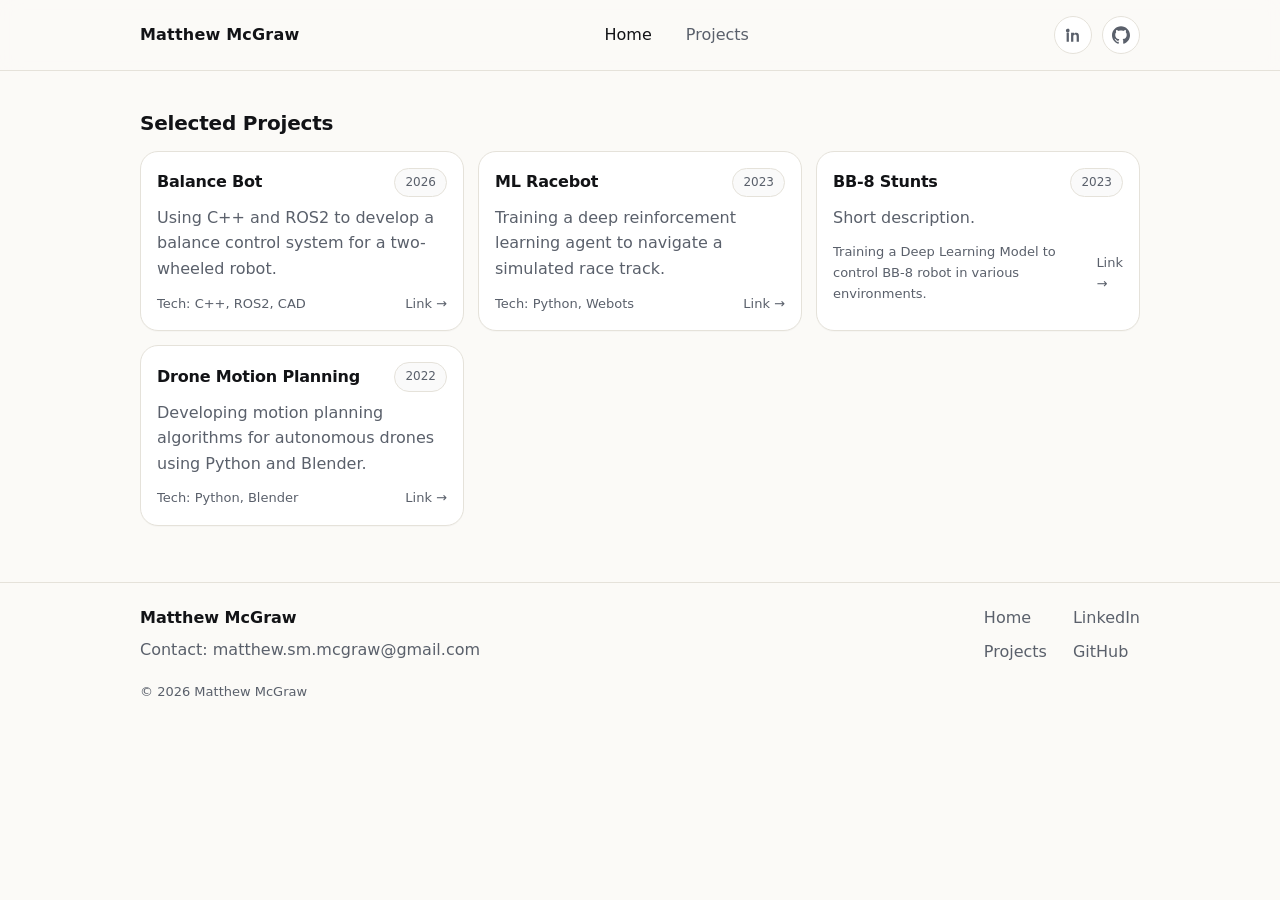
==== commit 9baf9f01: "updating descriptions in cards" ====
--- a/projects.html
+++ b/projects.html
@@ -56,9 +56,9 @@
                             <h3>Balance Bot</h3>
                             <span class="pill">2026</span>
                         </div>
-                        <p>One sentence: what it is + what you did + why it matters.</p>
+                        <p>Using C++ and ROS2 to develop a balance control system for a two-wheeled robot.</p>
                         <div class="card-meta">
-                            <span>Tech: Python, CAD, etc.</span>
+                            <span>Tech: C++, ROS2, CAD</span>
                             <span>Link →</span>
                         </div>
                     </a>
@@ -68,7 +68,7 @@
                             <h3>ML Racebot</h3>
                             <span class="pill">2023</span>
                         </div>
-                        <p>Short description. Keep it tight so the grid stays clean.</p>
+                        <p>Training a deep reinforcement learning agent to navigate a simulated race track.</p>
                         <div class="card-meta">
                             <span>Tech: Python, Webots</span>
                             <span>Link →</span>
@@ -82,7 +82,7 @@
                         </div>
                         <p>Short description.</p>
                         <div class="card-meta">
-                            <span>Tech: ESP32, Fusion, etc.</span>
+                            <span>Training a Deep Learning Model to control BB-8 robot in various environments.</span>
                             <span>Link →</span>
                         </div>
                     </a>
@@ -92,7 +92,7 @@
                             <h3>Drone Motion Planning</h3>
                             <span class="pill">2022</span>
                         </div>
-                        <p>Short description. Keep it tight so the grid stays clean.</p>
+                        <p>Developing motion planning algorithms for autonomous drones using Python and Blender.</p>
                         <div class="card-meta">
                             <span>Tech: Python, Blender</span>
                             <span>Link →</span>
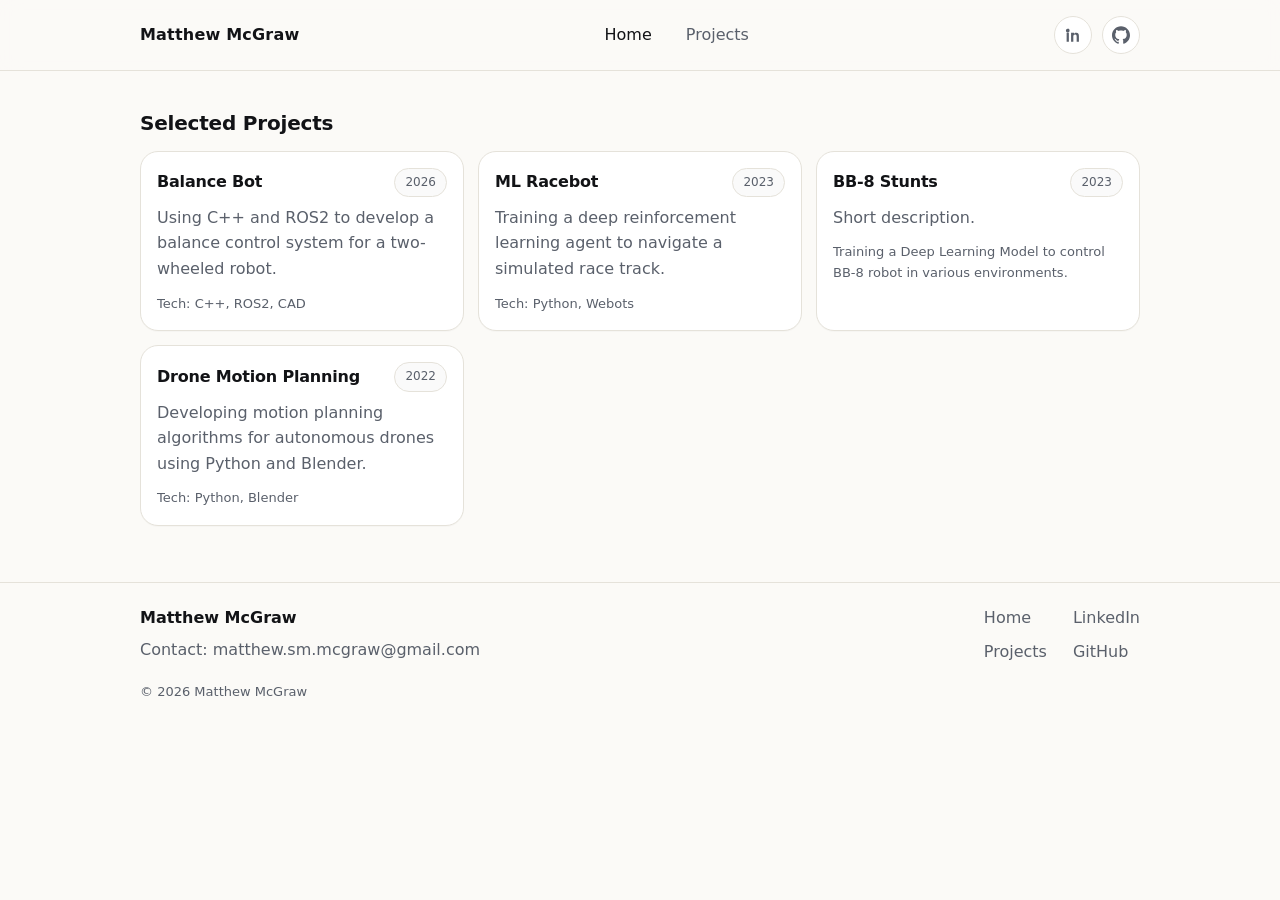
==== commit aed761ca: "Merge pull request #24 from matthew-mcgraw/dev ." ====
--- a/projects.html
+++ b/projects.html
@@ -59,7 +59,6 @@
                         <p>Using C++ and ROS2 to develop a balance control system for a two-wheeled robot.</p>
                         <div class="card-meta">
                             <span>Tech: C++, ROS2, CAD</span>
-                            <span>Link →</span>
                         </div>
                     </a>
 
@@ -71,7 +70,6 @@
                         <p>Training a deep reinforcement learning agent to navigate a simulated race track.</p>
                         <div class="card-meta">
                             <span>Tech: Python, Webots</span>
-                            <span>Link →</span>
                         </div>
                     </a>
 
@@ -83,7 +81,6 @@
                         <p>Short description.</p>
                         <div class="card-meta">
                             <span>Training a Deep Learning Model to control BB-8 robot in various environments.</span>
-                            <span>Link →</span>
                         </div>
                     </a>
 
@@ -95,7 +92,6 @@
                         <p>Developing motion planning algorithms for autonomous drones using Python and Blender.</p>
                         <div class="card-meta">
                             <span>Tech: Python, Blender</span>
-                            <span>Link →</span>
                         </div>
                     </a>
 
